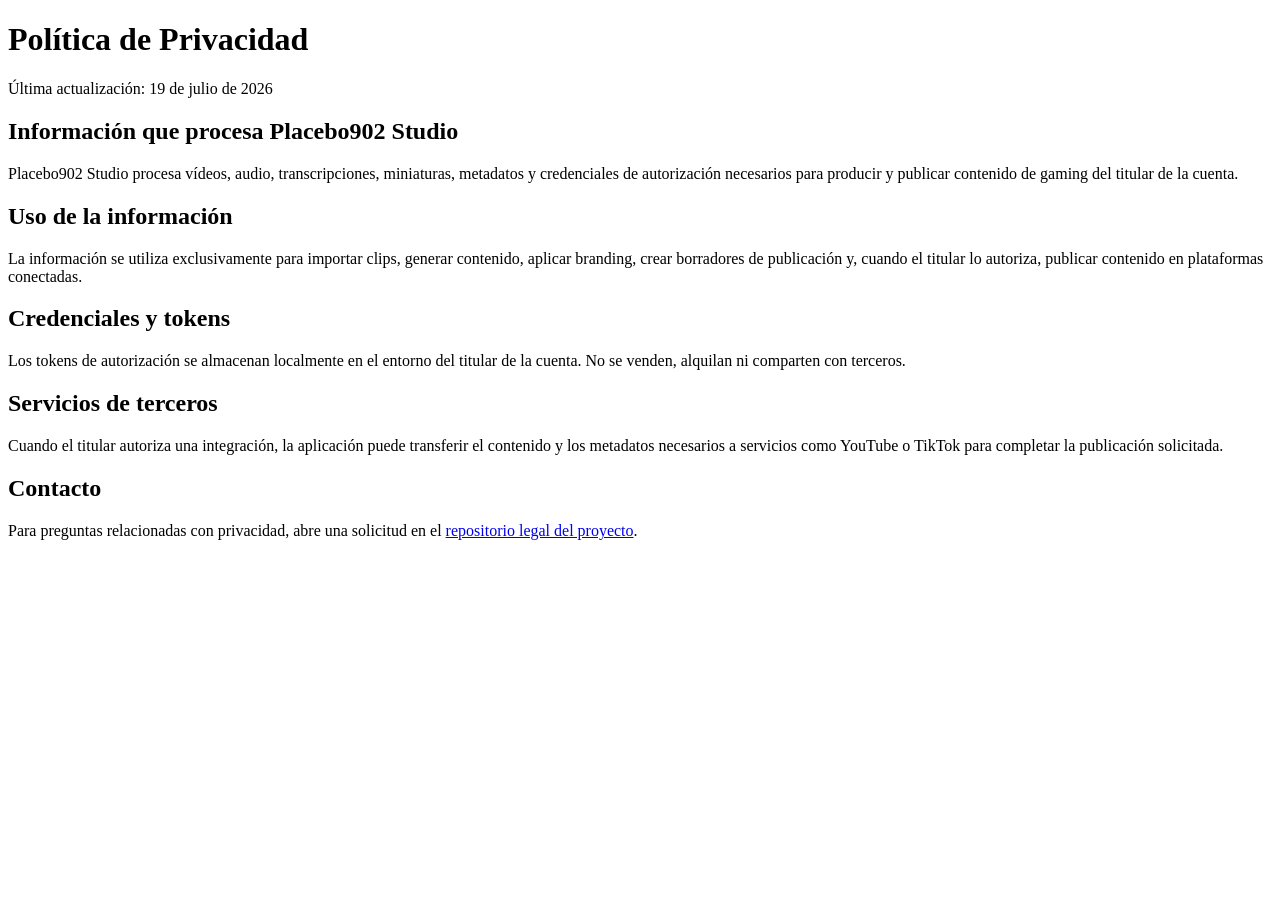
==== privacy.html @ fcd3bca9 "docs: add public privacy and terms pages" ====
<!doctype html>
<html lang="es">
  <head>
    <meta charset="utf-8">
    <meta name="viewport" content="width=device-width, initial-scale=1">
    <title>Política de Privacidad | Placebo902 Studio</title>
  </head>
  <body>
    <main>
      <h1>Política de Privacidad</h1>
      <p>Última actualización: 19 de julio de 2026</p>

      <h2>Información que procesa Placebo902 Studio</h2>
      <p>Placebo902 Studio procesa vídeos, audio, transcripciones, miniaturas, metadatos y credenciales de autorización necesarios para producir y publicar contenido de gaming del titular de la cuenta.</p>

      <h2>Uso de la información</h2>
      <p>La información se utiliza exclusivamente para importar clips, generar contenido, aplicar branding, crear borradores de publicación y, cuando el titular lo autoriza, publicar contenido en plataformas conectadas.</p>

      <h2>Credenciales y tokens</h2>
      <p>Los tokens de autorización se almacenan localmente en el entorno del titular de la cuenta. No se venden, alquilan ni comparten con terceros.</p>

      <h2>Servicios de terceros</h2>
      <p>Cuando el titular autoriza una integración, la aplicación puede transferir el contenido y los metadatos necesarios a servicios como YouTube o TikTok para completar la publicación solicitada.</p>

      <h2>Contacto</h2>
      <p>Para preguntas relacionadas con privacidad, abre una solicitud en el <a href="https://github.com/placebo9021/placebo902-studio-legal/issues">repositorio legal del proyecto</a>.</p>
    </main>
  </body>
</html>
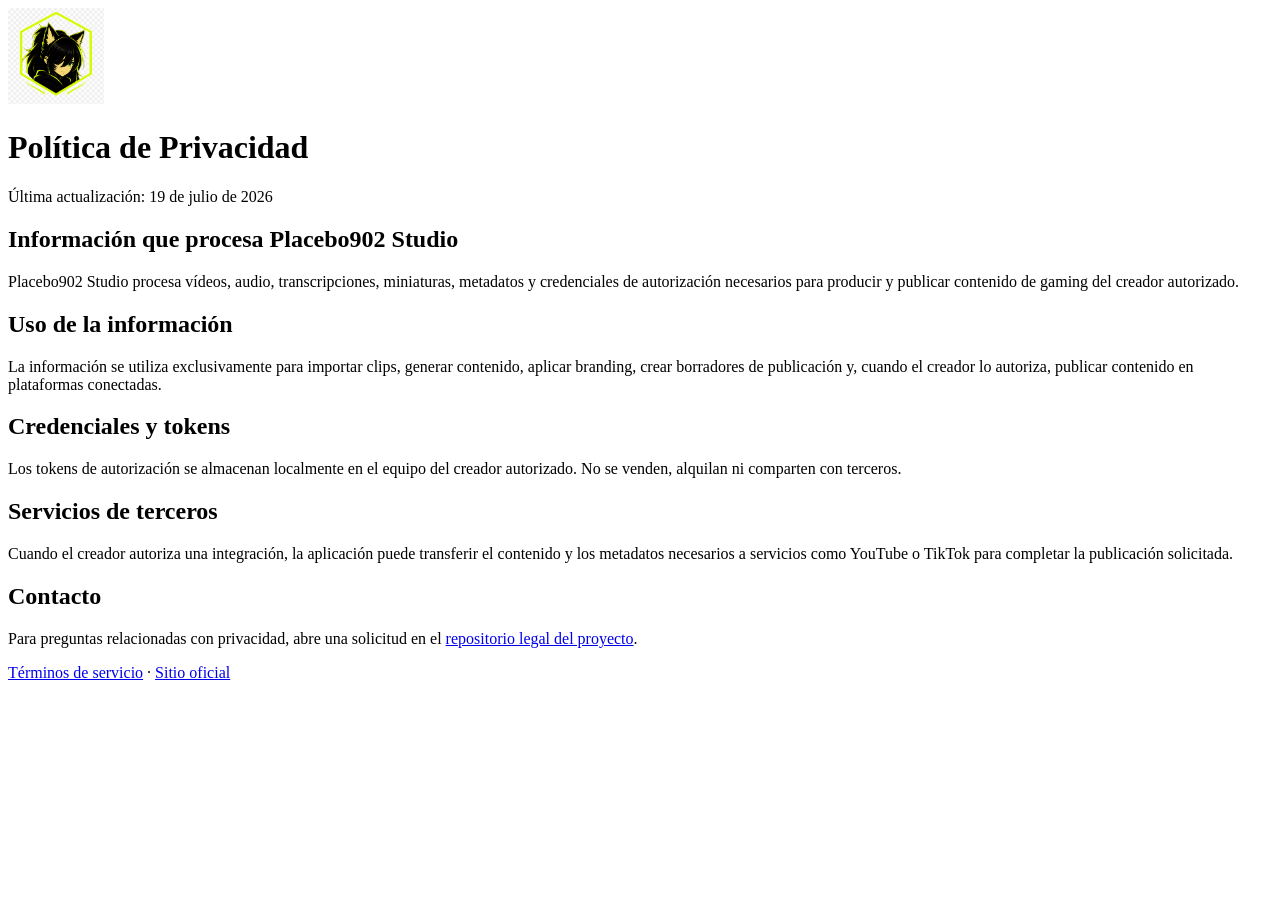
==== commit 28655b6a: "Align public branding with TikTok app review" ====
--- a/privacy.html
+++ b/privacy.html
@@ -3,27 +3,31 @@
   <head>
     <meta charset="utf-8">
     <meta name="viewport" content="width=device-width, initial-scale=1">
+    <link rel="icon" type="image/png" sizes="192x192" href="favicon.png">
+    <link rel="apple-touch-icon" sizes="180x180" href="apple-touch-icon.png">
     <title>Política de Privacidad | Placebo902 Studio</title>
   </head>
   <body>
     <main>
+      <a href="index.html"><img src="brand-icon.png" alt="Icono oficial de Placebo902 Studio" width="96" height="96"></a>
       <h1>Política de Privacidad</h1>
       <p>Última actualización: 19 de julio de 2026</p>
 
       <h2>Información que procesa Placebo902 Studio</h2>
-      <p>Placebo902 Studio procesa vídeos, audio, transcripciones, miniaturas, metadatos y credenciales de autorización necesarios para producir y publicar contenido de gaming del titular de la cuenta.</p>
+      <p>Placebo902 Studio procesa vídeos, audio, transcripciones, miniaturas, metadatos y credenciales de autorización necesarios para producir y publicar contenido de gaming del creador autorizado.</p>
 
       <h2>Uso de la información</h2>
-      <p>La información se utiliza exclusivamente para importar clips, generar contenido, aplicar branding, crear borradores de publicación y, cuando el titular lo autoriza, publicar contenido en plataformas conectadas.</p>
+      <p>La información se utiliza exclusivamente para importar clips, generar contenido, aplicar branding, crear borradores de publicación y, cuando el creador lo autoriza, publicar contenido en plataformas conectadas.</p>
 
       <h2>Credenciales y tokens</h2>
-      <p>Los tokens de autorización se almacenan localmente en el entorno del titular de la cuenta. No se venden, alquilan ni comparten con terceros.</p>
+      <p>Los tokens de autorización se almacenan localmente en el equipo del creador autorizado. No se venden, alquilan ni comparten con terceros.</p>
 
       <h2>Servicios de terceros</h2>
-      <p>Cuando el titular autoriza una integración, la aplicación puede transferir el contenido y los metadatos necesarios a servicios como YouTube o TikTok para completar la publicación solicitada.</p>
+      <p>Cuando el creador autoriza una integración, la aplicación puede transferir el contenido y los metadatos necesarios a servicios como YouTube o TikTok para completar la publicación solicitada.</p>
 
       <h2>Contacto</h2>
       <p>Para preguntas relacionadas con privacidad, abre una solicitud en el <a href="https://github.com/placebo9021/placebo902-studio-legal/issues">repositorio legal del proyecto</a>.</p>
+      <p><a href="terms.html">Términos de servicio</a> · <a href="index.html">Sitio oficial</a></p>
     </main>
   </body>
 </html>
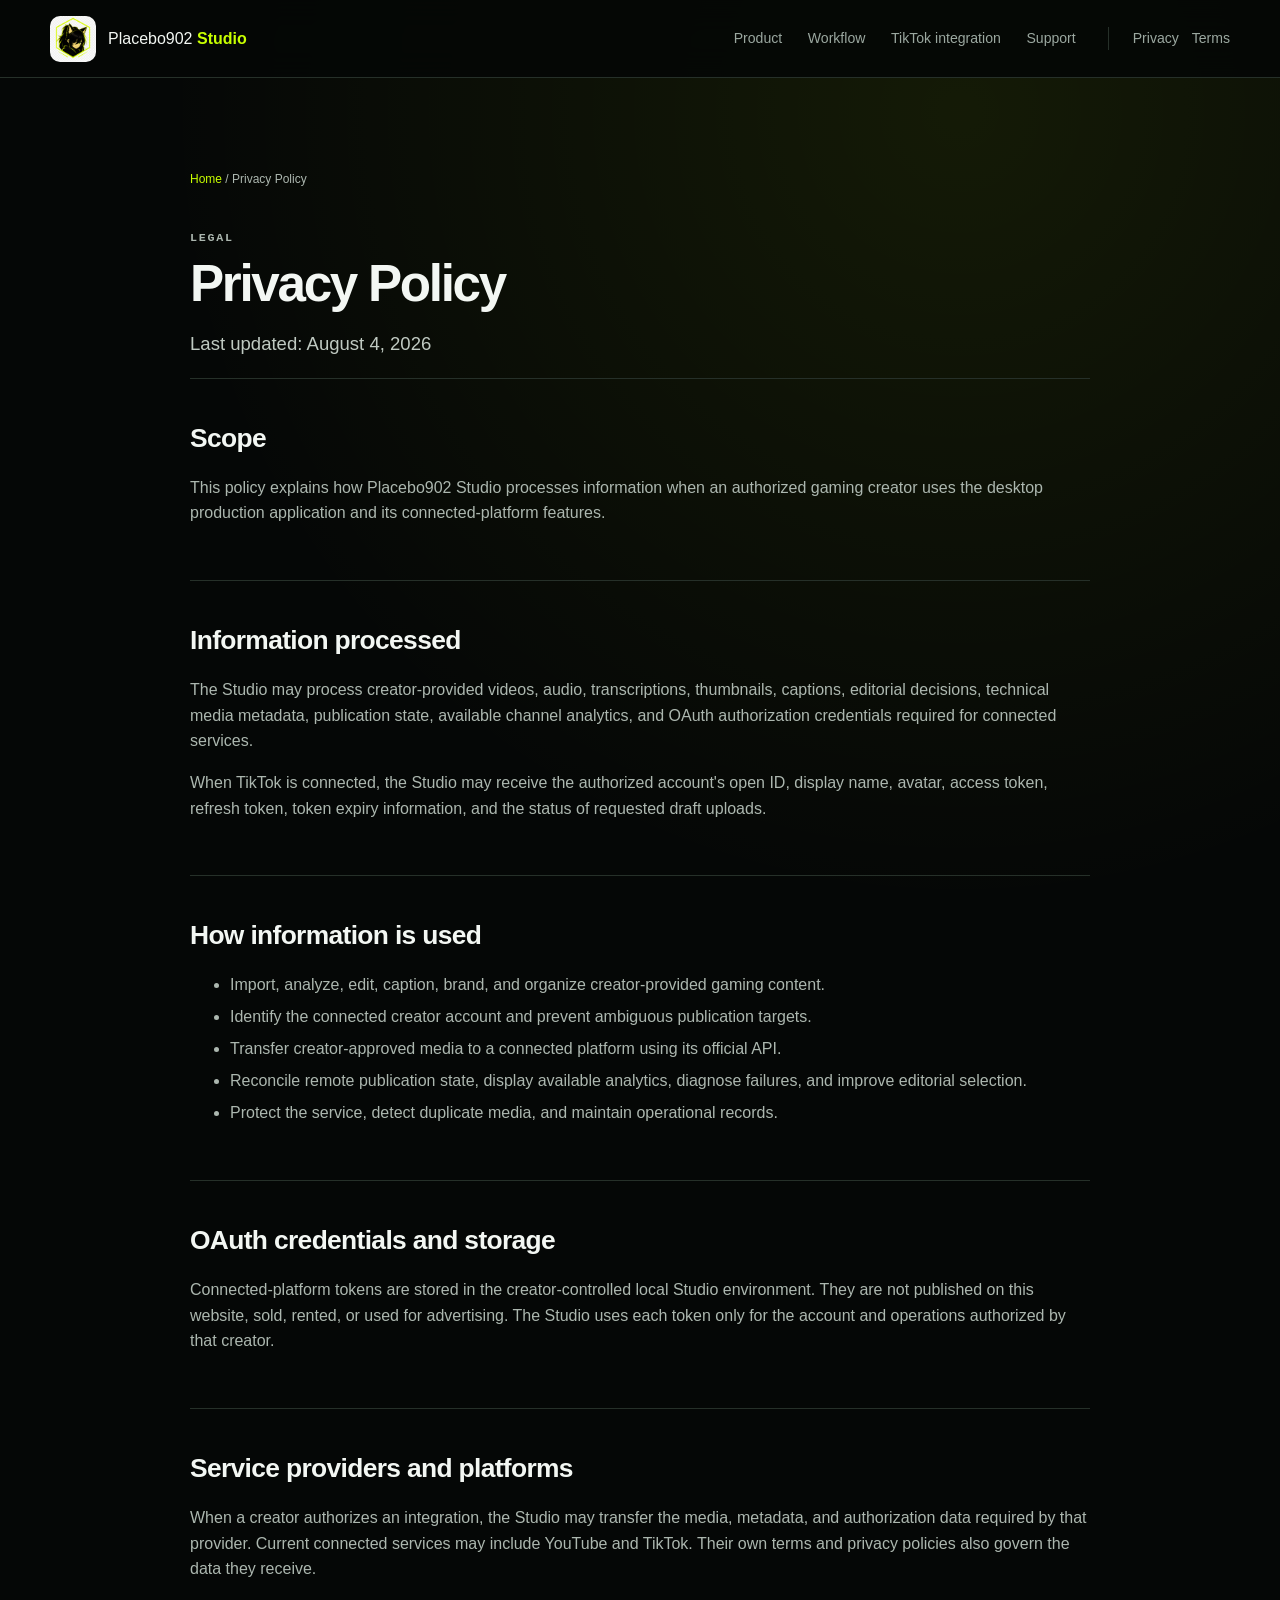
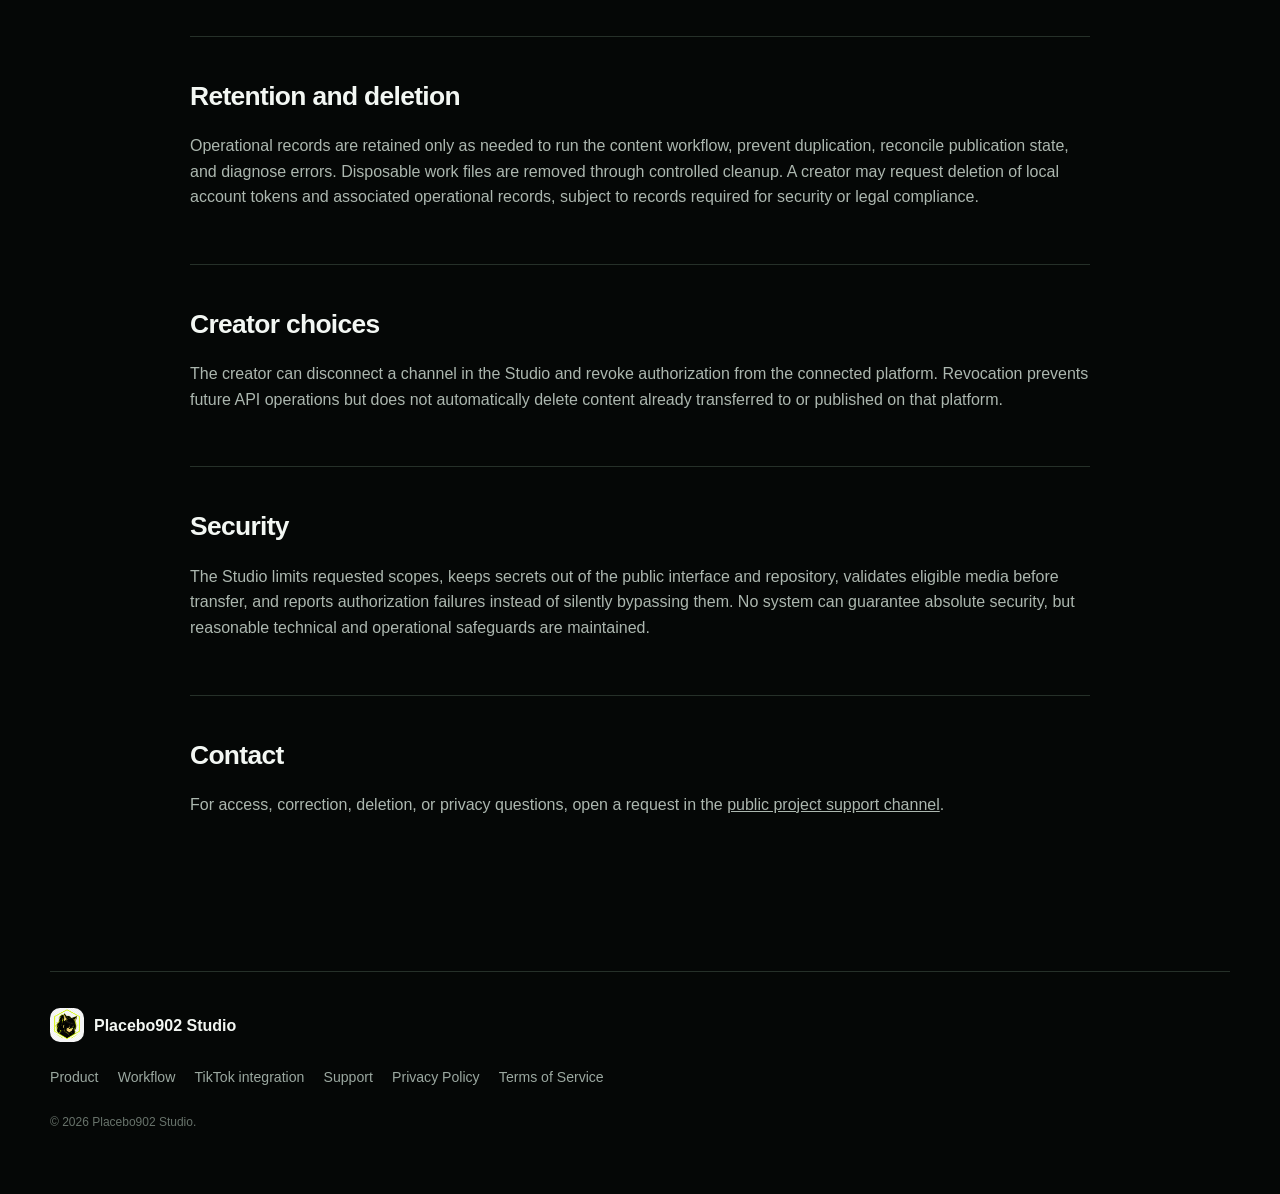
==== commit 5402b7f4: "Build complete public product site for TikTok review" ====
--- a/privacy.html
+++ b/privacy.html
@@ -1,33 +1,19 @@
 <!doctype html>
-<html lang="es">
-  <head>
-    <meta charset="utf-8">
-    <meta name="viewport" content="width=device-width, initial-scale=1">
-    <link rel="icon" type="image/png" sizes="192x192" href="favicon.png">
-    <link rel="apple-touch-icon" sizes="180x180" href="apple-touch-icon.png">
-    <title>Política de Privacidad | Placebo902 Studio</title>
-  </head>
-  <body>
-    <main>
-      <a href="index.html"><img src="brand-icon.png" alt="Icono oficial de Placebo902 Studio" width="96" height="96"></a>
-      <h1>Política de Privacidad</h1>
-      <p>Última actualización: 19 de julio de 2026</p>
-
-      <h2>Información que procesa Placebo902 Studio</h2>
-      <p>Placebo902 Studio procesa vídeos, audio, transcripciones, miniaturas, metadatos y credenciales de autorización necesarios para producir y publicar contenido de gaming del creador autorizado.</p>
-
-      <h2>Uso de la información</h2>
-      <p>La información se utiliza exclusivamente para importar clips, generar contenido, aplicar branding, crear borradores de publicación y, cuando el creador lo autoriza, publicar contenido en plataformas conectadas.</p>
-
-      <h2>Credenciales y tokens</h2>
-      <p>Los tokens de autorización se almacenan localmente en el equipo del creador autorizado. No se venden, alquilan ni comparten con terceros.</p>
-
-      <h2>Servicios de terceros</h2>
-      <p>Cuando el creador autoriza una integración, la aplicación puede transferir el contenido y los metadatos necesarios a servicios como YouTube o TikTok para completar la publicación solicitada.</p>
-
-      <h2>Contacto</h2>
-      <p>Para preguntas relacionadas con privacidad, abre una solicitud en el <a href="https://github.com/placebo9021/placebo902-studio-legal/issues">repositorio legal del proyecto</a>.</p>
-      <p><a href="terms.html">Términos de servicio</a> · <a href="index.html">Sitio oficial</a></p>
-    </main>
-  </body>
-</html>
+<html lang="en">
+<head><meta charset="utf-8"><meta name="viewport" content="width=device-width,initial-scale=1"><meta name="description" content="Placebo902 Studio Privacy Policy."><meta name="theme-color" content="#050706"><title>Privacy Policy | Placebo902 Studio</title><link rel="icon" href="assets/app-icon.png"><link rel="stylesheet" href="site.css"></head>
+<body>
+<header class="site-header"><a class="brand" href="index.html"><img src="assets/app-icon.png" alt="" width="46" height="46"><span>Placebo902 <b>Studio</b></span></a><nav><a href="index.html#product">Product</a><a href="workflow.html">Workflow</a><a href="tiktok-integration.html">TikTok integration</a><a href="support.html">Support</a></nav><div class="legal-links"><a href="privacy.html">Privacy</a><a href="terms.html">Terms</a></div></header>
+<main class="document">
+  <p class="breadcrumbs"><a href="index.html">Home</a> / Privacy Policy</p><p class="eyebrow">Legal</p><h1>Privacy Policy</h1><p class="intro">Last updated: August 4, 2026</p>
+  <section><h2>Scope</h2><p>This policy explains how Placebo902 Studio processes information when an authorized gaming creator uses the desktop production application and its connected-platform features.</p></section>
+  <section><h2>Information processed</h2><p>The Studio may process creator-provided videos, audio, transcriptions, thumbnails, captions, editorial decisions, technical media metadata, publication state, available channel analytics, and OAuth authorization credentials required for connected services.</p><p>When TikTok is connected, the Studio may receive the authorized account's open ID, display name, avatar, access token, refresh token, token expiry information, and the status of requested draft uploads.</p></section>
+  <section><h2>How information is used</h2><ul><li>Import, analyze, edit, caption, brand, and organize creator-provided gaming content.</li><li>Identify the connected creator account and prevent ambiguous publication targets.</li><li>Transfer creator-approved media to a connected platform using its official API.</li><li>Reconcile remote publication state, display available analytics, diagnose failures, and improve editorial selection.</li><li>Protect the service, detect duplicate media, and maintain operational records.</li></ul></section>
+  <section><h2>OAuth credentials and storage</h2><p>Connected-platform tokens are stored in the creator-controlled local Studio environment. They are not published on this website, sold, rented, or used for advertising. The Studio uses each token only for the account and operations authorized by that creator.</p></section>
+  <section><h2>Service providers and platforms</h2><p>When a creator authorizes an integration, the Studio may transfer the media, metadata, and authorization data required by that provider. Current connected services may include YouTube and TikTok. Their own terms and privacy policies also govern the data they receive.</p></section>
+  <section><h2>Retention and deletion</h2><p>Operational records are retained only as needed to run the content workflow, prevent duplication, reconcile publication state, and diagnose errors. Disposable work files are removed through controlled cleanup. A creator may request deletion of local account tokens and associated operational records, subject to records required for security or legal compliance.</p></section>
+  <section><h2>Creator choices</h2><p>The creator can disconnect a channel in the Studio and revoke authorization from the connected platform. Revocation prevents future API operations but does not automatically delete content already transferred to or published on that platform.</p></section>
+  <section><h2>Security</h2><p>The Studio limits requested scopes, keeps secrets out of the public interface and repository, validates eligible media before transfer, and reports authorization failures instead of silently bypassing them. No system can guarantee absolute security, but reasonable technical and operational safeguards are maintained.</p></section>
+  <section><h2>Contact</h2><p>For access, correction, deletion, or privacy questions, open a request in the <a href="https://github.com/placebo9021/placebo902-studio-legal/issues">public project support channel</a>.</p></section>
+</main>
+<footer><div><img src="assets/app-icon.png" alt="" width="34" height="34"><span>Placebo902 Studio</span></div><nav><a href="index.html">Product</a><a href="workflow.html">Workflow</a><a href="tiktok-integration.html">TikTok integration</a><a href="support.html">Support</a><a href="privacy.html">Privacy Policy</a><a href="terms.html">Terms of Service</a></nav><p>© 2026 Placebo902 Studio.</p></footer>
+</body></html>
--- a/site.css
+++ b/site.css
@@ -0,0 +1,119 @@
+:root {
+  --bg:#050706; --panel:#0c100e; --panel2:#111713; --line:#263029;
+  --text:#f3f7f3; --muted:#9ba8a0; --acid:#c8ff00; --acid2:#7fff7a;
+  --cyan:#2df5d3; --max:1180px; color-scheme:dark;
+  font-family:Inter,ui-sans-serif,-apple-system,BlinkMacSystemFont,"Segoe UI",sans-serif;
+}
+* { box-sizing:border-box }
+html { scroll-behavior:smooth }
+body { margin:0; background:radial-gradient(circle at 75% 4%,rgba(200,255,0,.08),transparent 28%),var(--bg); color:var(--text); line-height:1.6 }
+a { color:inherit }
+.skip-link { position:absolute; left:-9999px }
+.skip-link:focus { left:1rem; top:1rem; background:var(--acid); color:#000; padding:.6rem 1rem; z-index:20 }
+.site-header { height:78px; display:flex; align-items:center; gap:2rem; padding:0 max(24px,calc((100vw - var(--max))/2)); border-bottom:1px solid var(--line); background:rgba(5,7,6,.9); backdrop-filter:blur(16px); position:sticky; top:0; z-index:10 }
+.brand { display:flex; align-items:center; gap:.75rem; text-decoration:none; white-space:nowrap }
+.brand img, footer img { border-radius:10px }
+.brand b, .eyebrow { color:var(--acid) }
+.site-header nav { display:flex; gap:1.6rem; margin-left:auto }
+.site-header nav a,.legal-links a,footer a { text-decoration:none; color:var(--muted); font-size:.88rem }
+.site-header nav a:hover,.legal-links a:hover,footer a:hover { color:var(--acid) }
+.legal-links { display:flex; gap:.8rem; padding-left:1.5rem; border-left:1px solid var(--line) }
+main { overflow:hidden }
+.hero { max-width:var(--max); margin:0 auto; padding:90px 0 80px; display:grid; grid-template-columns:.86fr 1.14fr; gap:58px; align-items:center }
+.eyebrow { margin:0 0 .8rem; font:700 .73rem/1.2 ui-monospace,SFMono-Regular,Menlo,monospace; letter-spacing:.15em; text-transform:uppercase }
+.hero h1 { font-size:clamp(3rem,5.4vw,5.7rem); line-height:.95; letter-spacing:-.065em; margin:0 0 1.5rem }
+.lede { color:#c2ccc5; font-size:1.12rem }
+.hero-actions { display:flex; gap:.8rem; margin:2rem 0 }
+.button { display:inline-flex; justify-content:center; padding:.82rem 1.2rem; border:1px solid var(--line); text-decoration:none; font-weight:700; font-size:.88rem }
+.button.primary { background:var(--acid); border-color:var(--acid); color:#060806 }
+.button.secondary:hover { border-color:var(--acid); color:var(--acid) }
+.proof-list { padding:0; margin:1.6rem 0 0; list-style:none; color:var(--muted); font-size:.82rem; display:grid; gap:.4rem }
+.proof-list li:before { content:"✓"; color:var(--acid); margin-right:.55rem }
+.product-window { border:1px solid #394439; background:#080b09; box-shadow:0 34px 90px rgba(0,0,0,.5),0 0 80px rgba(200,255,0,.07); transform:perspective(1200px) rotateY(-2deg) }
+.window-bar { height:38px; display:flex; align-items:center; gap:6px; padding:0 12px; border-bottom:1px solid var(--line); color:#657069; font:600 .58rem ui-monospace,monospace; letter-spacing:.1em }
+.window-bar i { width:7px; height:7px; border:1px solid #526056; border-radius:50% }
+.window-bar span { margin-left:auto }
+.window-body { display:grid; grid-template-columns:115px 1fr; min-height:410px }
+.window-body aside { border-right:1px solid var(--line); padding:18px 12px; display:flex; flex-direction:column; gap:7px }
+.window-body aside img { width:48px; height:48px; border-radius:10px; margin-bottom:16px }
+.window-body aside span { font-size:.68rem; color:#6f7c73; padding:7px }
+.window-body aside .active { background:rgba(200,255,0,.09); color:var(--acid); border-left:2px solid var(--acid) }
+.console { padding:24px }
+.status-line { display:flex; justify-content:space-between; align-items:center; color:#b7c2ba; font-size:.72rem }
+.status-line b { color:var(--acid); border:1px solid rgba(200,255,0,.28); padding:3px 8px; font:600 .57rem ui-monospace,monospace }
+.status-dot { width:7px; height:7px; display:inline-block; background:var(--acid2); border-radius:50%; margin-right:7px; box-shadow:0 0 12px var(--acid2) }
+.metric-grid { display:grid; grid-template-columns:repeat(3,1fr); gap:10px; margin:26px 0 }
+.metric-grid article,.activity { border:1px solid var(--line); background:var(--panel); padding:14px }
+.metric-grid span,.activity span { font-size:.58rem; color:#6f7b73; text-transform:uppercase; letter-spacing:.07em; display:block }
+.metric-grid strong { font-size:.9rem; display:block; margin:.35rem 0 }
+.metric-grid small,.activity small { font-size:.61rem; color:#6e7971 }
+.flow-card { border:1px solid var(--line); background:linear-gradient(145deg,#0c110d,#0b0e0c); padding:20px 14px; display:flex; align-items:center; justify-content:space-between }
+.flow-card div { text-align:center }
+.flow-card b { font:700 .68rem ui-monospace,monospace; color:var(--acid); display:block }
+.flow-card span { font-size:.62rem; color:#9da89f }
+.flow-card em { height:1px; background:#344037; flex:1; margin:0 8px }
+.activity { margin-top:10px }
+.activity b { display:block; font-size:.76rem; margin:.4rem 0 }
+.section { max-width:var(--max); margin:0 auto; padding:100px 0; border-top:1px solid var(--line) }
+.section-heading { max-width:720px; margin-bottom:42px }
+.section h2,.document h1 { font-size:clamp(2.2rem,4vw,4rem); line-height:1.03; letter-spacing:-.045em; margin:.2rem 0 1rem }
+.section-heading>p:last-child,.split>div>p,.cta p { color:var(--muted) }
+.feature-grid { display:grid; grid-template-columns:repeat(3,1fr); gap:1px; background:var(--line); border:1px solid var(--line) }
+.feature-grid article { background:var(--panel); padding:34px; min-height:240px }
+.feature-grid article>span { font:700 .68rem ui-monospace,monospace; color:var(--acid) }
+.feature-grid h3 { font-size:1.12rem; margin:2.4rem 0 .7rem }
+.feature-grid p,.reliability-grid p { font-size:.9rem; color:var(--muted) }
+.split { display:grid; grid-template-columns:1fr 1fr; gap:100px }
+.text-link { color:var(--acid); text-decoration:none; font-weight:700 }
+.control-list { border-top:1px solid var(--line) }
+.control-list div { padding:20px 0; border-bottom:1px solid var(--line); display:grid; grid-template-columns:170px 1fr; gap:20px }
+.control-list b { font-size:.88rem }
+.control-list span { color:var(--muted); font-size:.86rem }
+.reliability-grid { display:grid; grid-template-columns:repeat(4,1fr); gap:14px }
+.reliability-grid article { background:var(--panel2); border:1px solid var(--line); padding:24px }
+.reliability-grid b { color:var(--cyan) }
+.cta { display:grid; grid-template-columns:1.2fr .8fr; gap:80px; align-items:end }
+.cta-links { display:grid }
+.cta-links a { padding:14px 0; border-bottom:1px solid var(--line); text-decoration:none }
+.cta-links a:hover { color:var(--acid); padding-left:8px }
+.document { max-width:900px; margin:0 auto; padding:80px 0 100px }
+.document .intro { font-size:1.16rem; color:#c0cac2; max-width:760px }
+.document section { padding:38px 0; border-top:1px solid var(--line) }
+.document h2 { font-size:1.65rem; letter-spacing:-.025em; margin:0 0 .8rem }
+.document h3 { font-size:1rem; color:var(--acid); margin-top:1.8rem }
+.document p,.document li { color:#acb7af }
+.document li { margin:.4rem 0 }
+.document table { width:100%; border-collapse:collapse; margin:1.5rem 0; font-size:.9rem }
+.document th,.document td { text-align:left; border:1px solid var(--line); padding:14px; vertical-align:top }
+.document th { color:var(--acid); background:var(--panel) }
+.step-list { counter-reset:step; list-style:none; padding:0 }
+.step-list li { counter-increment:step; display:grid; grid-template-columns:42px 1fr; gap:14px; padding:18px 0; border-bottom:1px solid var(--line) }
+.step-list li:before { content:counter(step,decimal-leading-zero); font:700 .78rem ui-monospace,monospace; color:var(--acid) }
+.notice { padding:20px; border-left:3px solid var(--acid); background:rgba(200,255,0,.05); color:#cbd4cd!important }
+.breadcrumbs { font-size:.75rem; color:var(--muted); margin-bottom:42px }
+.breadcrumbs a { color:var(--acid); text-decoration:none }
+.card-links { display:grid; grid-template-columns:repeat(2,1fr); gap:12px }
+.card-links a { display:block; padding:24px; border:1px solid var(--line); background:var(--panel); text-decoration:none }
+.card-links a:hover { border-color:var(--acid) }
+.card-links b { display:block; color:var(--acid); margin-bottom:.35rem }
+.card-links span { color:var(--muted); font-size:.88rem }
+footer { max-width:var(--max); margin:0 auto; padding:36px 0 50px; border-top:1px solid var(--line) }
+footer>div { display:flex; align-items:center; gap:10px; font-weight:700 }
+footer nav { display:flex; flex-wrap:wrap; gap:1.2rem; margin:24px 0 }
+footer p { font-size:.75rem; color:#68736b }
+@media(max-width:900px) {
+  .site-header { padding:0 20px } .site-header nav { display:none } .legal-links { margin-left:auto }
+  .hero,.section { margin-left:22px; margin-right:22px } .hero { grid-template-columns:1fr; padding-top:60px }
+  .product-window { transform:none } .feature-grid { grid-template-columns:1fr 1fr }
+  .split,.cta { grid-template-columns:1fr; gap:36px } .reliability-grid { grid-template-columns:1fr 1fr }
+  .document { padding-left:22px; padding-right:22px } footer { margin:0 22px }
+}
+@media(max-width:560px) {
+  .brand span { display:none } .site-header { height:66px } .hero h1 { font-size:3.4rem }
+  .hero-actions { flex-direction:column } .window-body { grid-template-columns:80px 1fr }
+  .window-body aside span { font-size:.58rem } .console { padding:14px } .metric-grid { grid-template-columns:1fr }
+  .flow-card { display:grid; grid-template-columns:1fr 1fr; gap:10px } .flow-card em { display:none }
+  .feature-grid,.reliability-grid,.card-links { grid-template-columns:1fr }
+  .control-list div { grid-template-columns:1fr; gap:5px } .document table { font-size:.72rem }
+  .document th,.document td { padding:8px }
+}
